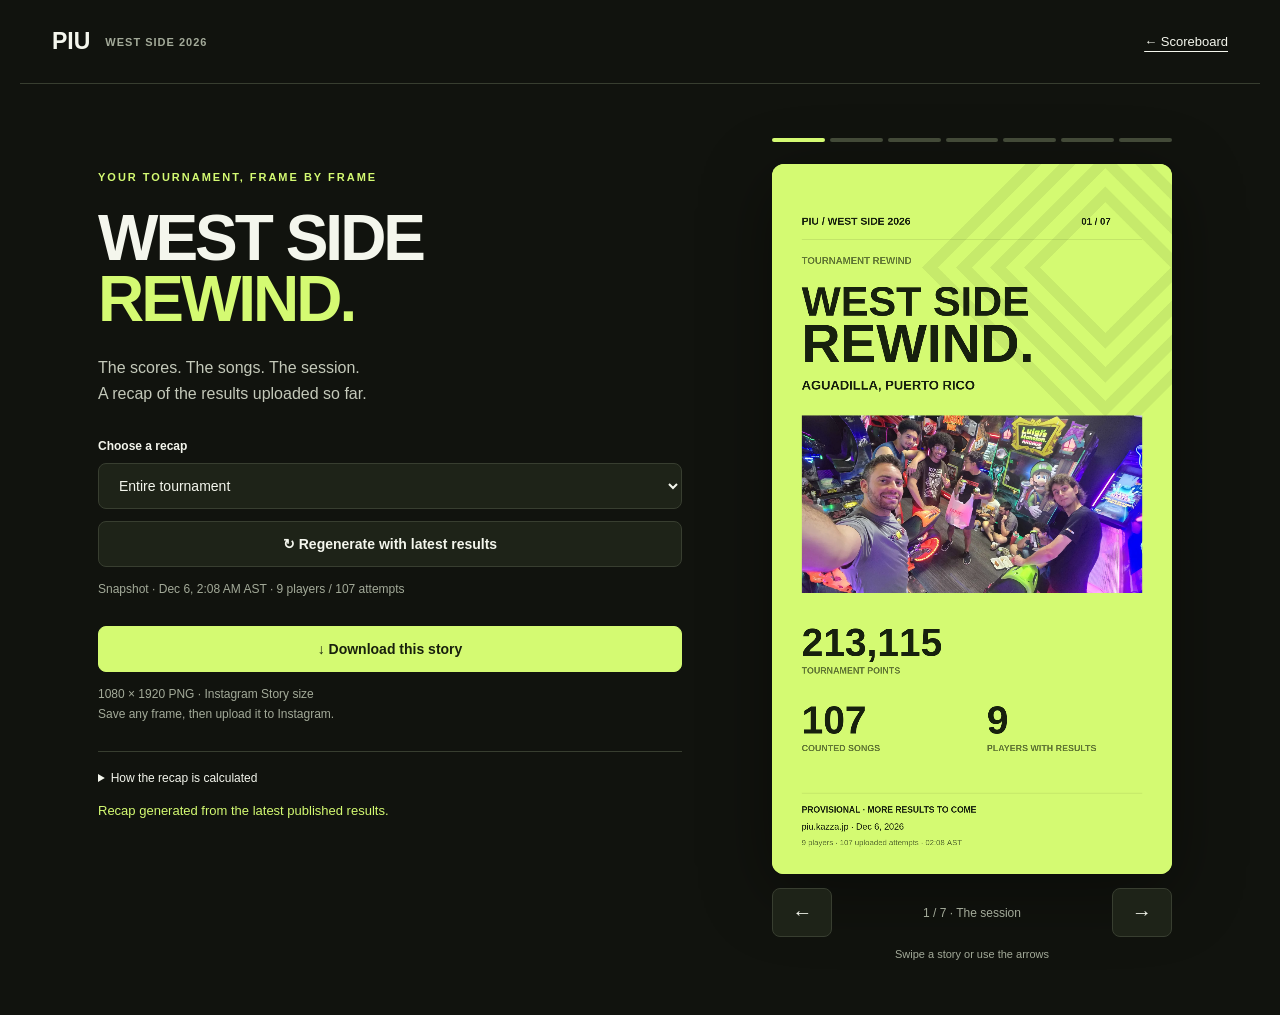
==== rewind.html @ 231d5047 "Add regenerable tournament and player rewind story downloads" ====
<!doctype html>
<html lang="en">
<head>
<meta charset="utf-8"><meta name="viewport" content="width=device-width, initial-scale=1"><meta name="theme-color" content="#11130e">
<title>Tournament Rewind | West Side 2026</title><meta name="description" content="West Side PIU tournament recap. Explore player statistics and download 1080 × 1920 story images.">
<link rel="stylesheet" href="rewind.css?v=1"><script defer src="scoring.js?v=players9-20261101"></script><script defer src="rewind-data.js?v=1"></script><script defer src="rewind.js?v=1"></script>
</head>
<body>
<header><a class="wordmark" href="./">PIU <span>WEST SIDE 2026</span></a><a href="./">← Scoreboard</a></header>
<main>
<section class="controls" aria-labelledby="page-title">
<p class="eyebrow">YOUR TOURNAMENT, FRAME BY FRAME</p><h1 id="page-title">WEST SIDE<br><span>REWIND.</span></h1>
<p class="intro">The scores. The songs. The session.<br>A recap of the results uploaded so far.</p>
<label for="recap-player">Choose a recap</label><select id="recap-player" disabled><option value="">Entire tournament</option></select>
<button id="regenerate" disabled>↻ Regenerate with latest results</button>
<p id="snapshot" class="muted">Loading tournament data…</p>
<div class="export-controls"><button class="primary" id="download" disabled>↓ Download this story</button><button id="share" hidden disabled>Share story</button></div>
<p class="muted">1080 × 1920 PNG · Instagram Story size<br>Save any frame, then upload it to Instagram.</p>
<details><summary>How the recap is calculated</summary><p>Statistics use the best eligible tournament-point attempt per player and song, following the scoreboard’s rules. Points = level × 100 × grade factor. Machine scores do not determine tournament points.</p><p>Perfect share is Perfect judgments divided by all five judgments on complete records. It is not the game’s accuracy rating. Unknown values are excluded, never treated as zero.</p><p>All standings are provisional. More uploads and identity reviews may change the recap. Regenerate reloads the latest published results; previously downloaded images remain snapshots.</p><a href="data/validation.json">View source validation</a></details>
<p id="status" role="status" aria-live="polite"></p>
</section>
<section class="viewer" aria-label="Recap stories" aria-busy="true">
<div id="progress" class="progress" aria-label="Choose story"></div>
<div class="story-frame" id="story-frame" tabindex="0" aria-label="Story viewer. Use left and right arrow keys to change story."><canvas id="story" width="1080" height="1920" role="img" aria-label="Loading recap"></canvas></div>
<div class="story-nav"><button id="previous" aria-label="Previous story" disabled>←</button><span id="slide-count" aria-live="polite">0 / 0</span><button id="next" aria-label="Next story" disabled>→</button></div>
<p class="swipe-hint">Swipe a story or use the arrows</p><div id="story-description" class="sr-only" aria-live="polite"></div>
</section>
</main>
</body></html>
---- rewind.css ----
:root{color-scheme:dark;--bg:#11130e;--text:#f4f6ed;--muted:#a3aa99;--line:#383e30;--lime:#d4fa72;font-family:Arial,Helvetica,sans-serif;background:var(--bg);color:var(--text)}*{box-sizing:border-box}body{margin:0}a{color:inherit;text-underline-offset:5px}header{max-width:1240px;margin:auto;min-height:84px;padding:20px 32px;display:flex;align-items:center;justify-content:space-between;gap:20px;border-bottom:1px solid var(--line);font-size:13px}.wordmark{text-decoration:none;font-weight:900;font-size:23px;display:flex;gap:15px;align-items:center}.wordmark span{font-size:11px;letter-spacing:1px;color:var(--muted)}main{max-width:1140px;margin:44px auto;display:grid;grid-template-columns:1fr 420px;gap:80px;padding:0 28px}.controls{padding:32px 0}.eyebrow{font-size:11px;letter-spacing:2px;color:var(--lime);font-weight:700}h1{font-size:clamp(42px,5vw,70px);line-height:.95;letter-spacing:-3px;margin:25px 0}h1 span{color:var(--lime)}.intro{line-height:1.65;color:#c4c9ba;margin:25px 0 32px}label{display:block;font-size:12px;font-weight:bold;margin-bottom:10px}select,button{font:inherit;font-size:14px;min-height:46px;border:1px solid var(--line);background:#1e2318;color:var(--text);border-radius:8px;padding:12px 16px}button{cursor:pointer;font-weight:700}button:hover{border-color:var(--lime)}button:disabled{opacity:.45;cursor:wait}button:focus-visible,a:focus-visible,select:focus-visible,.story-frame:focus-visible{outline:3px solid #bca4ff;outline-offset:4px}select{width:100%;margin-bottom:12px}.primary{background:var(--lime);color:#18200d;border-color:var(--lime)}#regenerate{width:100%}.export-controls{display:flex;gap:8px;margin-top:26px}.export-controls button{flex:1}.muted{font-size:12px;line-height:1.7;color:var(--muted)}details{font-size:12px;line-height:1.7;margin-top:26px;border-top:1px solid var(--line);padding-top:16px;color:var(--muted)}summary{cursor:pointer;color:var(--text)}#status{font-size:13px;line-height:1.5;color:var(--lime);min-height:20px}.viewer{min-width:0}.progress{display:flex;gap:5px;margin-bottom:12px}.progress button{height:18px;min-height:24px;padding:8px 0;background:transparent;border:0;border-radius:0;flex:1;position:relative}.progress button:after{content:'';height:4px;background:#434a38;display:block;border-radius:2px}.progress button[aria-current=true]:after{background:var(--lime)}.story-frame{border-radius:12px;overflow:hidden;aspect-ratio:9/16;box-shadow:0 18px 70px #0006;touch-action:pan-y;background:#d4fa72}canvas{display:block;width:100%;height:100%}.story-nav{display:flex;align-items:center;justify-content:space-between;margin-top:14px}.story-nav button{width:60px;font-size:20px}.story-nav span{font-size:12px;color:var(--muted);font-variant-numeric:tabular-nums}.swipe-hint{text-align:center;font-size:11px;color:var(--muted)}.sr-only{position:absolute;width:1px;height:1px;padding:0;margin:-1px;overflow:hidden;clip:rect(0,0,0,0);white-space:nowrap;border:0}[hidden]{display:none!important}@media(min-width:900px){.viewer{max-width: min(420px, calc((100dvh - 190px)*.5625));width:100%;justify-self:center}}@media(max-width:760px){header{min-height:64px;padding:16px 20px}.wordmark span{font-size:9px}main{display:flex;flex-direction:column;gap:18px;margin:24px auto;padding:0 20px;max-width:480px}.controls{display:contents}h1{font-size:38px;letter-spacing:-1.5px;margin:0;line-height:1}h1 br{display:none}h1 span{margin-left:8px}.eyebrow,.intro{display:none}label{margin:0 0 -10px}.viewer{order:2}select{margin:0}#regenerate{order:4}.export-controls{order:3;margin:0}.muted{order:5;margin:0}#snapshot{order:1;font-size:11px}details{order:6;margin:0}#status{order:7;margin:0}.progress{margin-bottom:6px}.story-nav{margin-top:10px}.swipe-hint{margin:8px 0}.story-frame{border-radius:8px}#story-description{order:8}}@media(prefers-reduced-motion:no-preference){button,a{transition:background .15s,border-color .15s}}
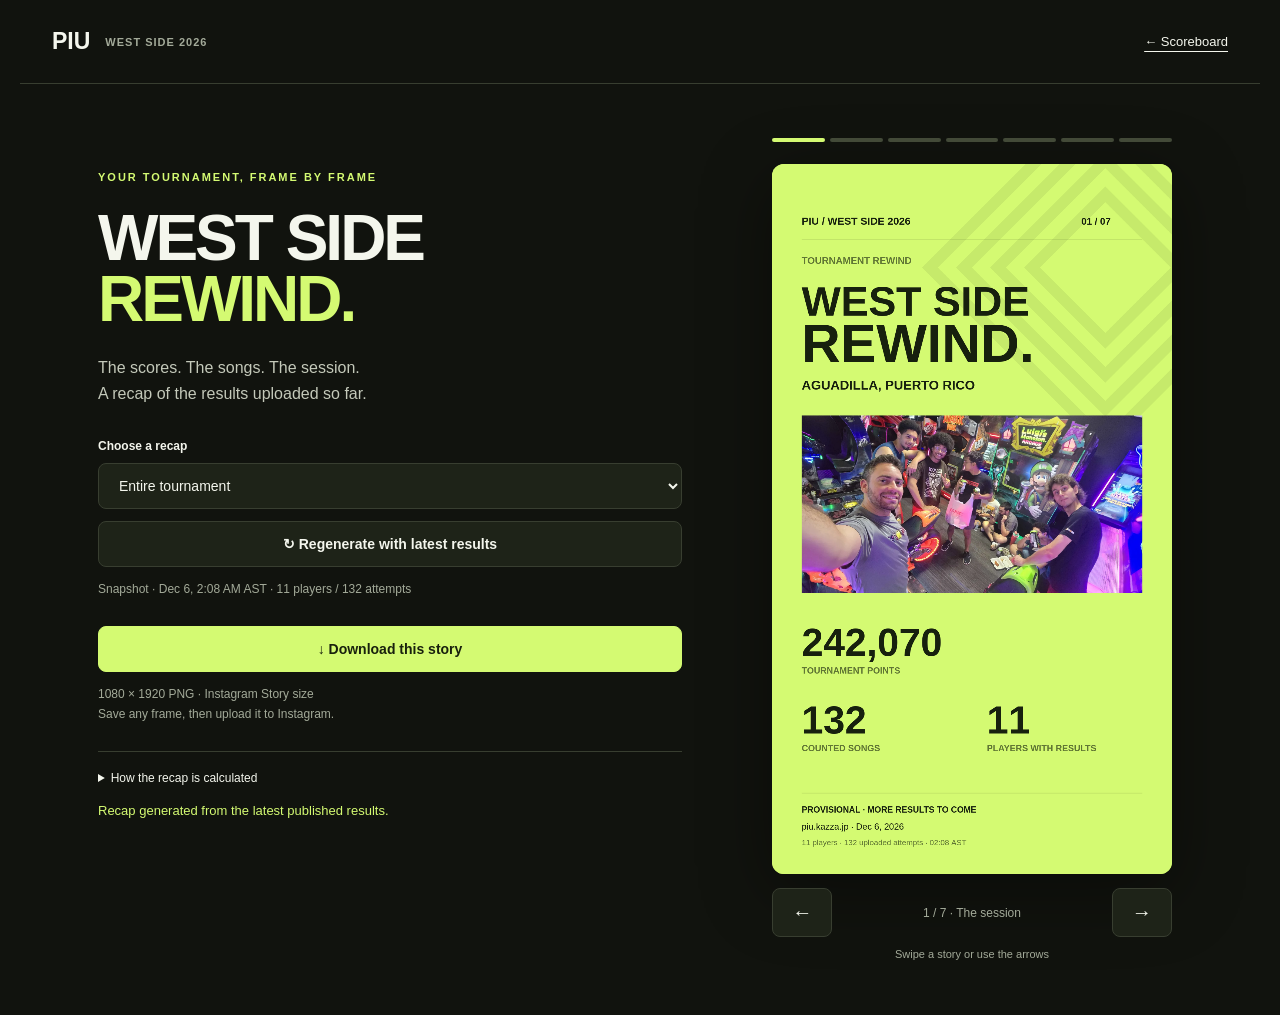
==== commit 10c6028a: "Add YESIIITL and YXYZYXY results, SOYASAUCE's S16 chart and THEJMAXX/SANTANA portraits" ====
--- a/rewind.html
+++ b/rewind.html
@@ -3,7 +3,7 @@
 <head>
 <meta charset="utf-8"><meta name="viewport" content="width=device-width, initial-scale=1"><meta name="theme-color" content="#11130e">
 <title>Tournament Rewind | West Side 2026</title><meta name="description" content="West Side PIU tournament recap. Explore player statistics and download 1080 × 1920 story images.">
-<link rel="stylesheet" href="rewind.css?v=1"><script defer src="scoring.js?v=players9-20261101"></script><script defer src="rewind-data.js?v=1"></script><script defer src="rewind.js?v=1"></script>
+<link rel="stylesheet" href="rewind.css?v=1"><script defer src="scoring.js?v=players11-20261102"></script><script defer src="rewind-data.js?v=1"></script><script defer src="rewind.js?v=1"></script>
 </head>
 <body>
 <header><a class="wordmark" href="./">PIU <span>WEST SIDE 2026</span></a><a href="./">← Scoreboard</a></header>
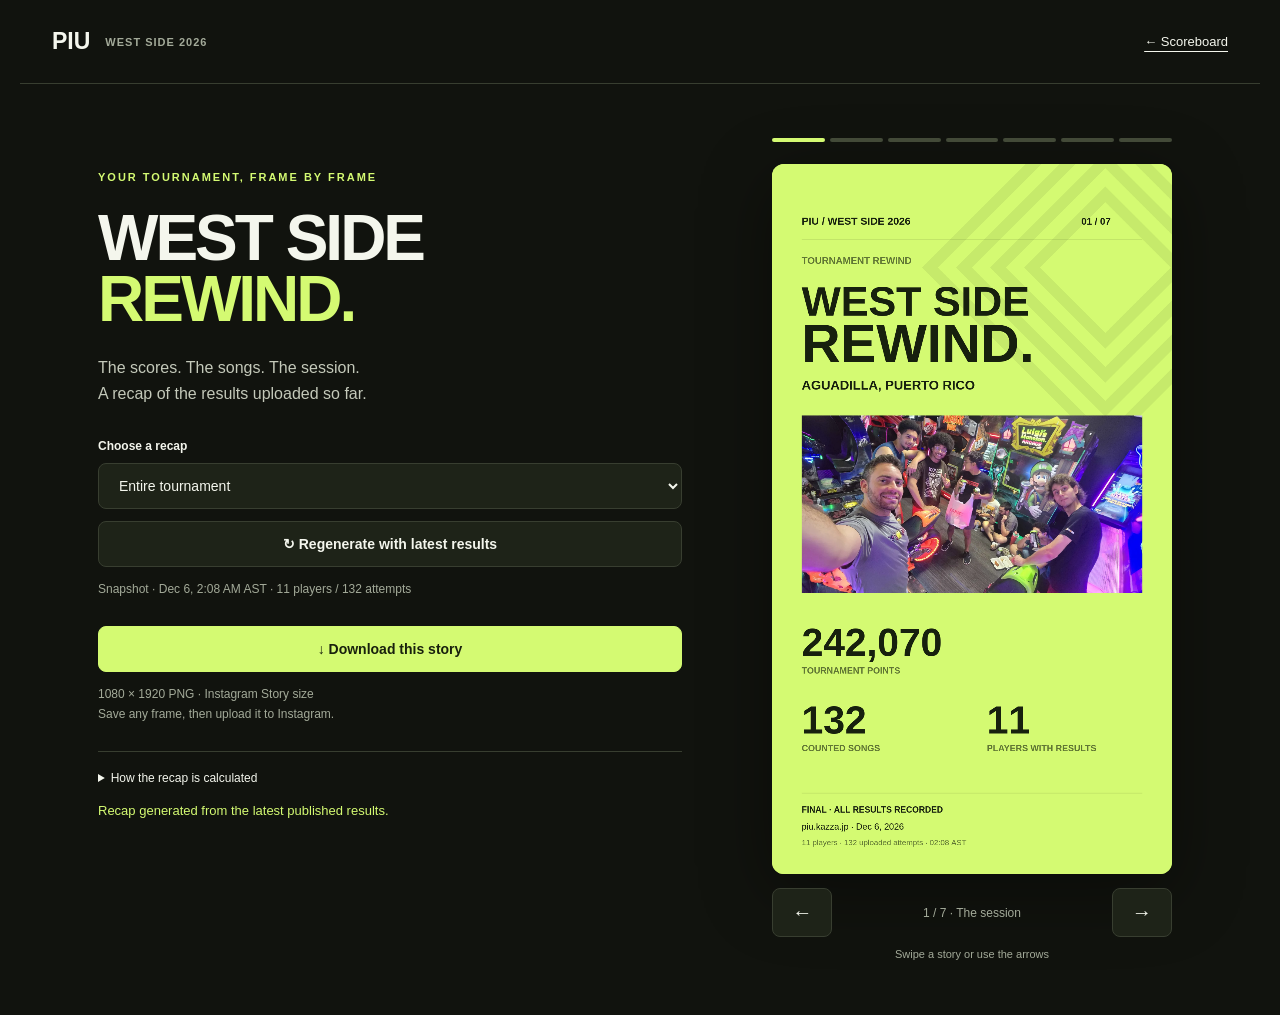
==== commit c7133ae6: "Mark the tournament results complete and drop provisional labels" ====
--- a/rewind.html
+++ b/rewind.html
@@ -3,7 +3,7 @@
 <head>
 <meta charset="utf-8"><meta name="viewport" content="width=device-width, initial-scale=1"><meta name="theme-color" content="#11130e">
 <title>Tournament Rewind | West Side 2026</title><meta name="description" content="West Side PIU tournament recap. Explore player statistics and download 1080 × 1920 story images.">
-<link rel="stylesheet" href="rewind.css?v=1"><script defer src="scoring.js?v=players11-20261102"></script><script defer src="rewind-data.js?v=1"></script><script defer src="rewind.js?v=1"></script>
+<link rel="stylesheet" href="rewind.css?v=1"><script defer src="scoring.js?v=complete-20261102"></script><script defer src="rewind-data.js?v=1"></script><script defer src="rewind.js?v=1"></script>
 </head>
 <body>
 <header><a class="wordmark" href="./">PIU <span>WEST SIDE 2026</span></a><a href="./">← Scoreboard</a></header>
@@ -16,7 +16,7 @@
 <p id="snapshot" class="muted">Loading tournament data…</p>
 <div class="export-controls"><button class="primary" id="download" disabled>↓ Download this story</button><button id="share" hidden disabled>Share story</button></div>
 <p class="muted">1080 × 1920 PNG · Instagram Story size<br>Save any frame, then upload it to Instagram.</p>
-<details><summary>How the recap is calculated</summary><p>Statistics use the best eligible tournament-point attempt per player and song, following the scoreboard’s rules. Points = level × 100 × grade factor. Machine scores do not determine tournament points.</p><p>Perfect share is Perfect judgments divided by all five judgments on complete records. It is not the game’s accuracy rating. Unknown values are excluded, never treated as zero.</p><p>All standings are provisional. More uploads and identity reviews may change the recap. Regenerate reloads the latest published results; previously downloaded images remain snapshots.</p><a href="data/validation.json">View source validation</a></details>
+<details><summary>How the recap is calculated</summary><p>Statistics use the best eligible tournament-point attempt per player and song, following the scoreboard’s rules. Points = level × 100 × grade factor. Machine scores do not determine tournament points.</p><p>Perfect share is Perfect judgments divided by all five judgments on complete records. It is not the game’s accuracy rating. Unknown values are excluded, never treated as zero.</p><p>All standings are final for the completed tournament. Regenerate reloads the latest published results; previously downloaded images remain snapshots.</p><a href="data/validation.json">View source validation</a></details>
 <p id="status" role="status" aria-live="polite"></p>
 </section>
 <section class="viewer" aria-label="Recap stories" aria-busy="true">
